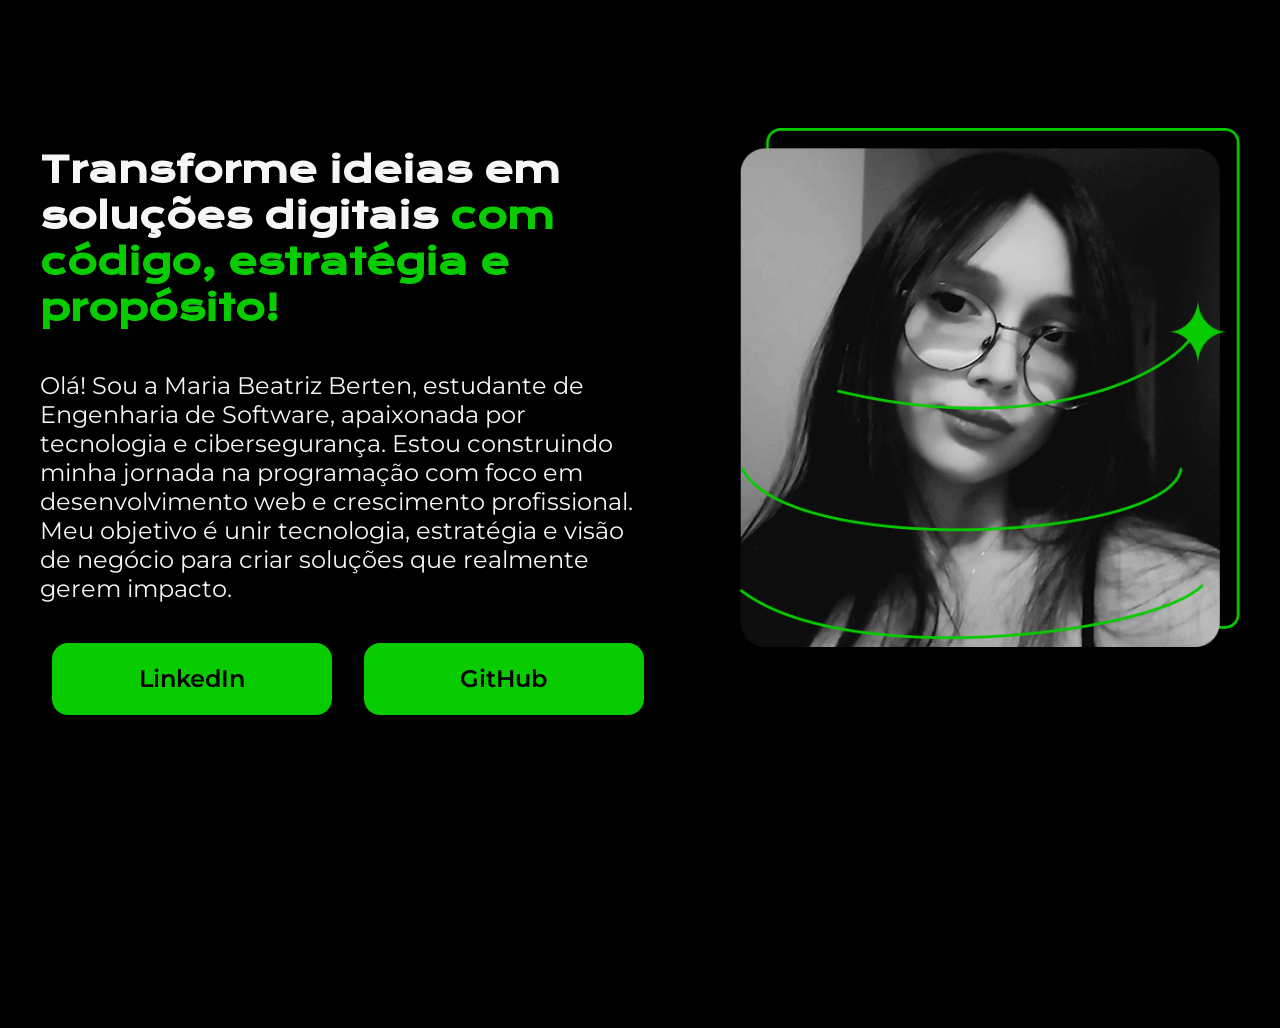
==== index.html @ 02b3c63c "Primeiro commit" ====
<!doctype html>
<html lang="pt-BR">
  <head>
    <meta charset="UTF-8" />
    <meta name="viewport" content="width=device-width, initial-scale=1.0" />
    <title>Portifólio</title>
    <link rel="stylesheet" href="style.css" />
  </head>
  <body>
    <header></header>
    <main class="apresentacao">
      <section class="apresentacao__conteudo">
        <h1 class="apresentacao__conteudo__titulo">
          Transforme ideias em soluções digitais
          <strong class="titulo-destaque"
            >com código, estratégia e propósito!</strong
          >
        </h1>
        <p class="apresentacao__conteudo__texto">
          Olá! Sou a Maria Beatriz Berten, estudante de Engenharia de Software,
          apaixonada por tecnologia e cibersegurança. Estou construindo minha
          jornada na programação com foco em desenvolvimento web e crescimento
          profissional. Meu objetivo é unir tecnologia, estratégia e visão de
          negócio para criar soluções que realmente gerem impacto.
        </p>
        <div class="apresentacao__links">
          <a
            class="apresentacao__links__link"
            href="https://www.linkedin.com/in/maria-beatriz-berten-de-moraes-a503322a1/"
            >LinkedIn</a
          >
          <a
            class="apresentacao__links__link"
            href="https://github.com/MaBeatrizBerten"
            >GitHub</a
          >
        </div>
      </section>
      <img src="img/Imagem.png" class="apresentacao__imagem" alt="Minha Foto" />
    </main>
    <footer></footer>
  </body>
</html>
---- style.css ----
@import url("https://fonts.googleapis.com/css2?family=Krona+One&family=Montserrat:ital,wght@0,100..900;1,100..900&display=swap");

* {
  margin: 0;
  padding: 0;
}

body {
  height: 100vh;
  box-sizing: border-box;
  background-color: black;
  color: #f6f6f6;
}

.titulo-destaque {
  color: #08cb00;
}

/* tag pai */
.apresentacao {
  margin: 10% auto;
  display: flex;
  align-items: center;
  justify-content: space-between;
  gap: 60px;
  max-width: 1200px;
}

.apresentacao__conteudo {
  width: 615px;
  height: 482px;
  display: flex;
  flex-direction: column;
  gap: 40px;
}

.apresentacao__conteudo__titulo {
  font-size: 36px;
  font-family: "Krona One", sans-serif;
}

.apresentacao__conteudo__texto {
  font-size: 24px;
  font-family: "Montserrat", sans-serif;
  font-weight: 400;
}

.apresentacao__links {
  display: flex;
  justify-content: center;
  gap: 32px;
}

.apresentacao__links__link {
  background-color: #08cb00;
  width: 280px;
  text-align: center;
  border-radius: 16px;
  font-size: 24px;
  padding: 21.5px 0;
  text-decoration: none;
  color: black;
  font-family: "Montserrat", sans-serif;
  font-weight: 600;
}

.apresentacao__imagem {
  width: 500px;
  max-width: 100%;
  height: auto;
}

@media (max-width: 768px) {
  body {
    display: flex;
    justify-content: center;
  }

  .apresentacao {
    flex-direction: column-reverse;
    align-items: center;
    justify-content: center;
    margin: 0;
    width: 90%;
    gap: 40px;
  }

  .apresentacao__conteudo {
    width: 100%;
    height: auto;
    text-align: center;
  }

  .apresentacao__conteudo__titulo {
    font-size: 28px;
  }

  .apresentacao__conteudo__texto {
    font-size: 18px;
  }

  .apresentacao__links {
    flex-direction: column;
    gap: 20px;
  }

  .apresentacao__links__link {
    width: 100%;
  }

  .apresentacao__imagem {
    width: 80%;
    max-width: 300px;
  }
}
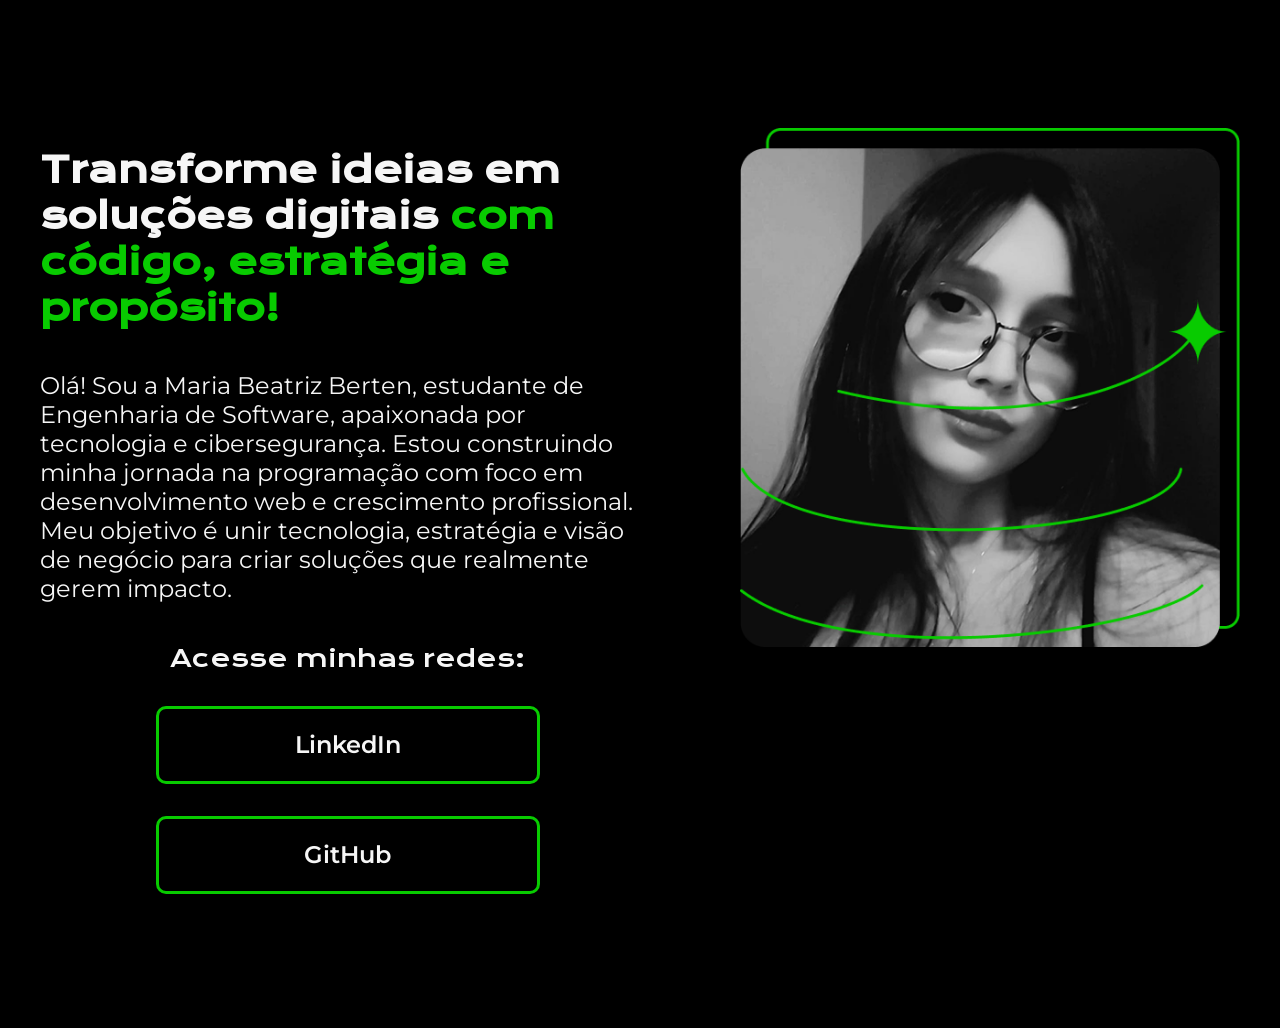
==== commit c6a28127: "Atualização de Links" ====
--- a/index.html
+++ b/index.html
@@ -24,6 +24,7 @@
           negócio para criar soluções que realmente gerem impacto.
         </p>
         <div class="apresentacao__links">
+          <h2 class="apresentacao__links__subtitulo">Acesse minhas redes:</h2>
           <a
             class="apresentacao__links__link"
             href="https://www.linkedin.com/in/maria-beatriz-berten-de-moraes-a503322a1/"
--- a/style.css
+++ b/style.css
@@ -47,19 +47,28 @@
 
 .apresentacao__links {
   display: flex;
-  justify-content: center;
+  flex-direction: column;
+  justify-content: space-between;
+  align-items: center;
   gap: 32px;
 }
 
+.apresentacao__links__subtitulo {
+  font-family: "krona one", sans-serif;
+  font-weight: 400;
+  font-size: 24px;
+}
+
 .apresentacao__links__link {
-  background-color: #08cb00;
-  width: 280px;
+  /* background-color: #08cb00; */
+  width: 378px;
   text-align: center;
-  border-radius: 16px;
+  border-radius: 10px;
   font-size: 24px;
   padding: 21.5px 0;
   text-decoration: none;
-  color: black;
+  color: #f6f6f6;
+  border: 3px solid #08cb00;
   font-family: "Montserrat", sans-serif;
   font-weight: 600;
 }
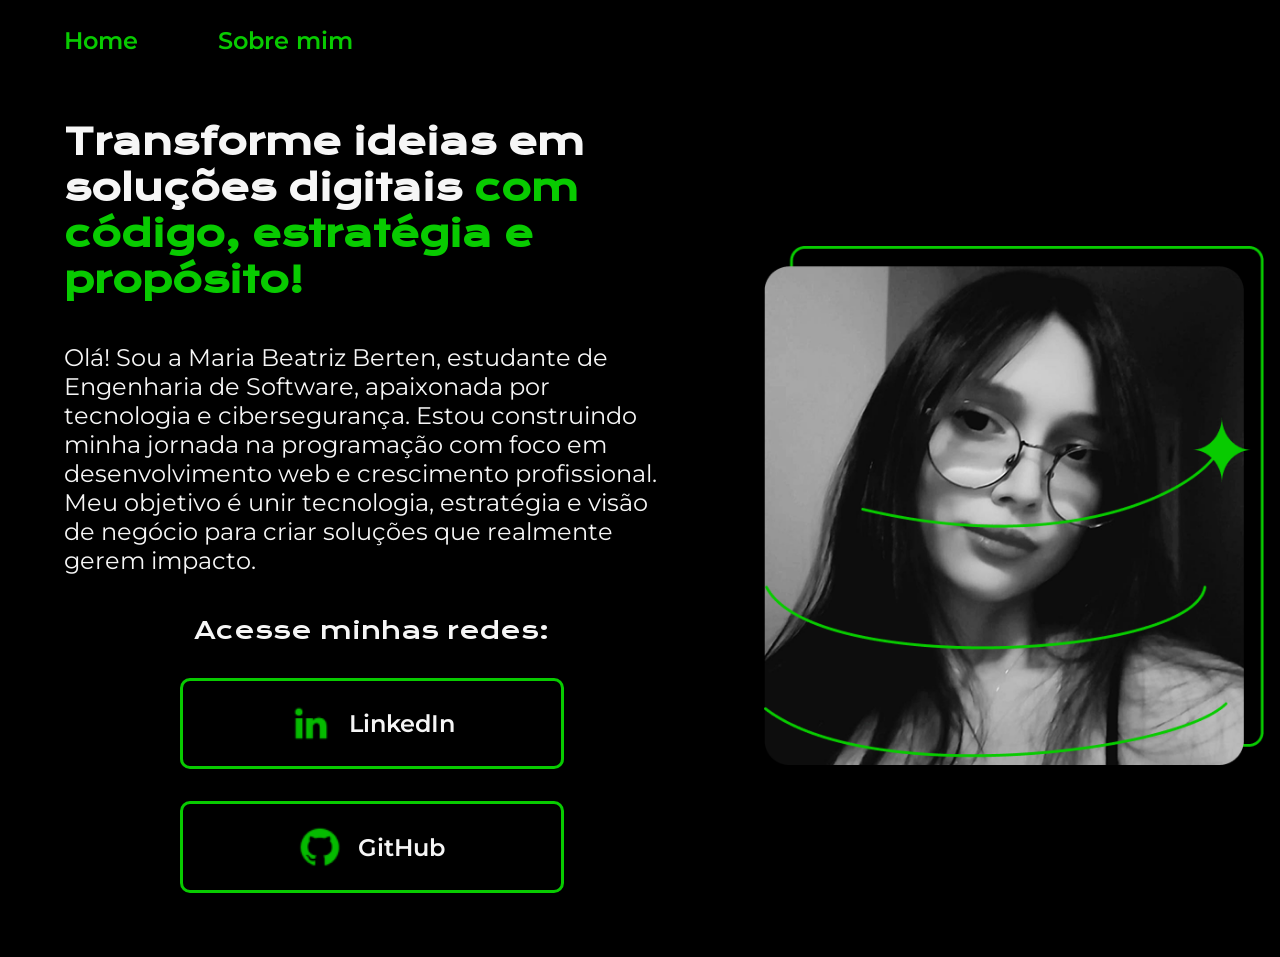
==== commit 5a917b58: "atualização do portifólio" ====
--- a/index.html
+++ b/index.html
@@ -4,10 +4,15 @@
     <meta charset="UTF-8" />
     <meta name="viewport" content="width=device-width, initial-scale=1.0" />
     <title>Portifólio</title>
-    <link rel="stylesheet" href="style.css" />
+    <link rel="stylesheet" href="./styles/style.css" />
   </head>
   <body>
-    <header></header>
+    <header class="cabecalho">
+      <nav class="cabecalho__menu">
+        <a class="cabecalho__menu__link" href="index.html">Home</a>
+        <a class="cabecalho__menu__link" href="about.html">Sobre mim</a>
+      </nav>
+    </header>
     <main class="apresentacao">
       <section class="apresentacao__conteudo">
         <h1 class="apresentacao__conteudo__titulo">
@@ -28,17 +33,21 @@
           <a
             class="apresentacao__links__link"
             href="https://www.linkedin.com/in/maria-beatriz-berten-de-moraes-a503322a1/"
-            >LinkedIn</a
+          >
+            <img
+              src="img/linkedin.png"
+              class="icon-verde"
+              width="44"
+            />LinkedIn</a
           >
           <a
             class="apresentacao__links__link"
             href="https://github.com/MaBeatrizBerten"
-            >GitHub</a
+            ><img src="img/github.png" class="icon-verde" width="44" />GitHub</a
           >
         </div>
       </section>
       <img src="img/Imagem.png" class="apresentacao__imagem" alt="Minha Foto" />
     </main>
-    <footer></footer>
   </body>
 </html>
--- a/styles/style.css
+++ b/styles/style.css
@@ -0,0 +1,119 @@
+@import url("https://fonts.googleapis.com/css2?family=Krona+One&family=Montserrat:ital,wght@0,100..900;1,100..900&display=swap");
+
+* {
+  margin: 0;
+  padding: 0;
+}
+
+body {
+  flex-direction: column;
+  display: flex;
+  box-sizing: border-box;
+  background-color: black;
+  color: #f6f6f6;
+}
+
+.cabecalho {
+  padding: 2% 0 0 5%;
+}
+
+.cabecalho__menu {
+  display: flex;
+  gap: 80px;
+}
+
+.cabecalho__menu__link {
+  font-family: "Montserrat", sans-serif;
+  font-size: 24px;
+  font-weight: 600;
+  color: #08cb00;
+  text-decoration: none;
+}
+
+/* tag pai */
+.apresentacao {
+  padding: 5% 5%;
+  flex: 1;
+  display: flex;
+  align-items: center;
+  justify-content: space-between;
+  gap: 60px;
+  max-width: 1200px;
+  width: 100%;
+}
+
+.apresentacao__conteudo {
+  width: 615px;
+  height: auto;
+  display: flex;
+  flex-direction: column;
+  gap: 40px;
+}
+
+.apresentacao__conteudo__titulo {
+  font-size: 36px;
+  font-family: "Krona One", sans-serif;
+}
+
+.titulo-destaque {
+  color: #08cb00;
+}
+
+.apresentacao__conteudo__texto {
+  font-size: 24px;
+  font-family: "Montserrat", sans-serif;
+  font-weight: 400;
+}
+
+.apresentacao__conteudo__texto a {
+  text-decoration: none;
+  color: #22d4fd;
+}
+
+.apresentacao__links {
+  display: flex;
+  flex-direction: column;
+  justify-content: space-between;
+  align-items: center;
+  gap: 32px;
+}
+
+.apresentacao__links__subtitulo {
+  font-family: "krona one", sans-serif;
+  font-weight: 400;
+  font-size: 24px;
+}
+
+.apresentacao__links__link {
+  /* background-color: #08cb00; */
+  display: flex;
+  align-items: center;
+  justify-content: center;
+  gap: 16px;
+  width: 378px;
+  text-align: center;
+  border-radius: 10px;
+  font-size: 24px;
+  padding: 21.5px 0;
+  text-decoration: none;
+  color: #f6f6f6;
+  border: 3px solid #08cb00;
+  font-family: "Montserrat", sans-serif;
+  font-weight: 600;
+}
+.apresentacao__links__link:hover {
+  background-color: #272727;
+  padding: 3%;
+}
+
+.apresentacao__imagem {
+  width: 500px;
+  max-width: 100%;
+  height: auto;
+}
+
+.icon-verde {
+  /* Este filtro transforma cores frias/azuis em um verde próximo ao #08cb00 */
+  filter: invert(48%) sepia(96%) saturate(3000%) hue-rotate(85deg)
+    brightness(100%) contrast(105%);
+}
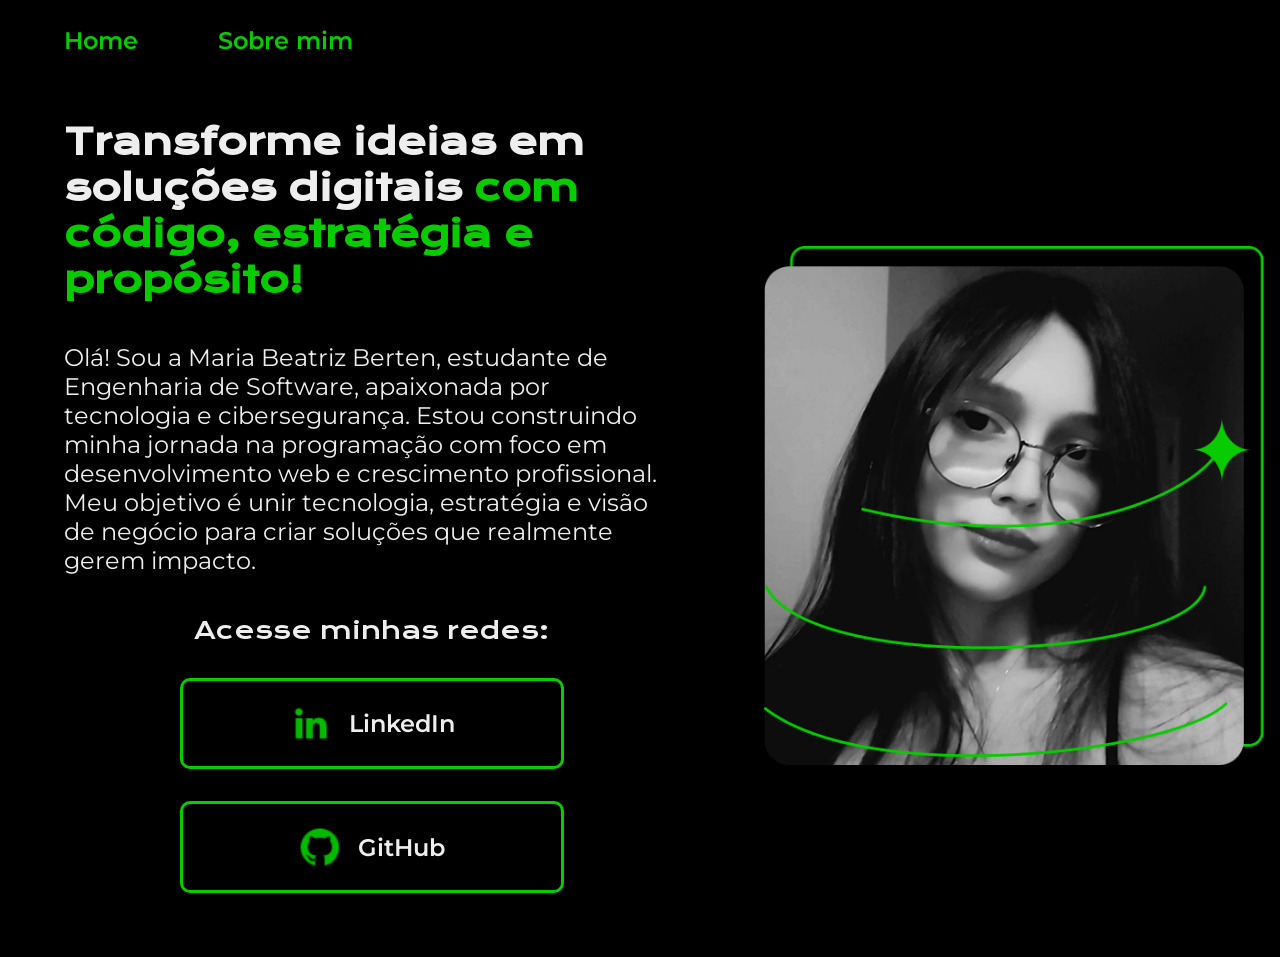
==== commit df634e51: "Inclusão de informações no about e inclusão de variáveis em css" ====
--- a/index.html
+++ b/index.html
@@ -47,7 +47,11 @@
           >
         </div>
       </section>
-      <img src="img/Imagem.png" class="apresentacao__imagem" alt="Minha Foto" />
+      <img
+        src="img/Imagem.png"
+        class="apresentacao__imagem"
+        alt="Foto da Maria Beatriz"
+      />
     </main>
   </body>
 </html>
--- a/styles/style.css
+++ b/styles/style.css
@@ -1,4 +1,16 @@
 @import url("https://fonts.googleapis.com/css2?family=Krona+One&family=Montserrat:ital,wght@0,100..900;1,100..900&display=swap");
+
+:root {
+  /* variáveis das cores */
+  --cor-primaria: black;
+  --cor-segundaria: #eeeeee;
+  --cor-terciaria: #08cb00;
+  --cor-hover: #253900;
+
+  /* variáveis das fonts */
+  --fonte-primaria: "Krona One", sans-serif;
+  --fonte-secundaria: "Montserrat", sans-serif;
+}
 
 * {
   margin: 0;
@@ -9,8 +21,8 @@
   flex-direction: column;
   display: flex;
   box-sizing: border-box;
-  background-color: black;
-  color: #f6f6f6;
+  background-color: var(--cor-primaria);
+  color: var(--cor-segundaria);
 }
 
 .cabecalho {
@@ -23,14 +35,13 @@
 }
 
 .cabecalho__menu__link {
-  font-family: "Montserrat", sans-serif;
+  font-family: var(--fonte-secundaria);
   font-size: 24px;
   font-weight: 600;
-  color: #08cb00;
+  color: var(--cor-terciaria);
   text-decoration: none;
 }
 
-/* tag pai */
 .apresentacao {
   padding: 5% 5%;
   flex: 1;
@@ -52,22 +63,22 @@
 
 .apresentacao__conteudo__titulo {
   font-size: 36px;
-  font-family: "Krona One", sans-serif;
+  font-family: var(--fonte-primaria);
 }
 
 .titulo-destaque {
-  color: #08cb00;
+  color: var(--cor-terciaria);
 }
 
 .apresentacao__conteudo__texto {
   font-size: 24px;
-  font-family: "Montserrat", sans-serif;
+  font-family: var(--fonte-secundaria);
   font-weight: 400;
 }
 
 .apresentacao__conteudo__texto a {
   text-decoration: none;
-  color: #22d4fd;
+  color: var(--cor-terciaria);
 }
 
 .apresentacao__links {
@@ -79,13 +90,12 @@
 }
 
 .apresentacao__links__subtitulo {
-  font-family: "krona one", sans-serif;
+  font-family: var(--fonte-primaria);
   font-weight: 400;
   font-size: 24px;
 }
 
 .apresentacao__links__link {
-  /* background-color: #08cb00; */
   display: flex;
   align-items: center;
   justify-content: center;
@@ -96,13 +106,13 @@
   font-size: 24px;
   padding: 21.5px 0;
   text-decoration: none;
-  color: #f6f6f6;
-  border: 3px solid #08cb00;
-  font-family: "Montserrat", sans-serif;
+  color: var(--cor-segundaria);
+  border: 3px solid var(--cor-terciaria);
+  font-family: var(--fonte-secundaria);
   font-weight: 600;
 }
 .apresentacao__links__link:hover {
-  background-color: #272727;
+  background-color: var(--cor-hover);
   padding: 3%;
 }
 
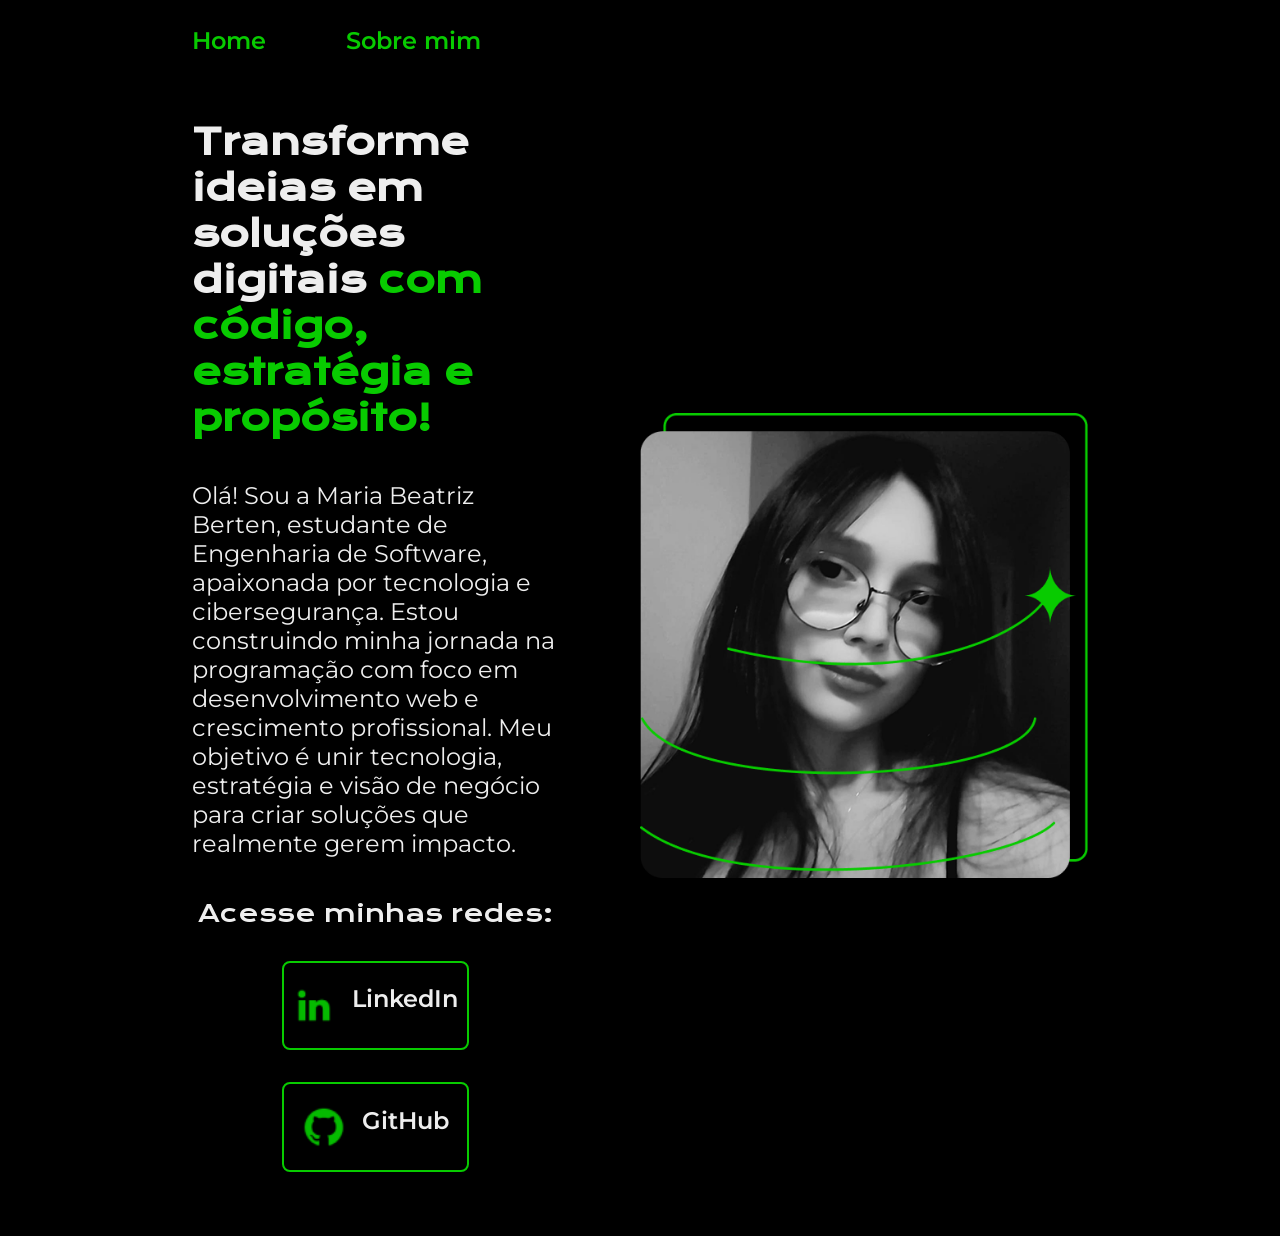
==== commit 8db935fb: "Acrescentando Responsividad" ====
--- a/index.html
+++ b/index.html
@@ -4,6 +4,10 @@
     <meta charset="UTF-8" />
     <meta name="viewport" content="width=device-width, initial-scale=1.0" />
     <title>Portifólio</title>
+    <meta
+      name="description"
+      content="Portfólio de Maria Beatriz Berten, estudante de Engenharia de Software com foco em desenvolvimento web e cibersegurança."
+    />
     <link rel="stylesheet" href="./styles/style.css" />
   </head>
   <body>
@@ -31,19 +35,29 @@
         <div class="apresentacao__links">
           <h2 class="apresentacao__links__subtitulo">Acesse minhas redes:</h2>
           <a
-            class="apresentacao__links__link"
+            class="apresentacao__links__navegacao"
             href="https://www.linkedin.com/in/maria-beatriz-berten-de-moraes-a503322a1/"
+            target="_blank"
+            rel="noopener noreferrer"
           >
             <img
               src="img/linkedin.png"
               class="icon-verde"
               width="44"
+              alt="LinkedIn"
             />LinkedIn</a
           >
           <a
-            class="apresentacao__links__link"
+            class="apresentacao__links__navegacao"
             href="https://github.com/MaBeatrizBerten"
-            ><img src="img/github.png" class="icon-verde" width="44" />GitHub</a
+            target="_blank"
+            rel="noopener noreferrer"
+            ><img
+              src="img/github.png"
+              class="icon-verde"
+              width="44"
+              alt="GitHub"
+            />GitHub</a
           >
         </div>
       </section>
--- a/styles/style.css
+++ b/styles/style.css
@@ -3,7 +3,7 @@
 :root {
   /* variáveis das cores */
   --cor-primaria: black;
-  --cor-segundaria: #eeeeee;
+  --cor-secundaria: #eeeeee;
   --cor-terciaria: #08cb00;
   --cor-hover: #253900;
 
@@ -18,51 +18,42 @@
 }
 
 body {
-  flex-direction: column;
-  display: flex;
   box-sizing: border-box;
   background-color: var(--cor-primaria);
-  color: var(--cor-segundaria);
+  color: var(--cor-secundaria);
 }
 
 .cabecalho {
-  padding: 2% 0 0 5%;
+  padding: 2% 0% 0% 15%;
 }
-
 .cabecalho__menu {
   display: flex;
   gap: 80px;
 }
-
 .cabecalho__menu__link {
   font-family: var(--fonte-secundaria);
-  font-size: 24px;
+  font-size: 1.5rem;
   font-weight: 600;
   color: var(--cor-terciaria);
   text-decoration: none;
 }
 
 .apresentacao {
-  padding: 5% 5%;
-  flex: 1;
+  padding: 5% 15%;
   display: flex;
   align-items: center;
   justify-content: space-between;
-  gap: 60px;
-  max-width: 1200px;
-  width: 100%;
+  gap: 82px;
 }
-
 .apresentacao__conteudo {
-  width: 615px;
-  height: auto;
+  width: 50%;
   display: flex;
   flex-direction: column;
   gap: 40px;
 }
 
 .apresentacao__conteudo__titulo {
-  font-size: 36px;
+  font-size: 2.25rem;
   font-family: var(--fonte-primaria);
 }
 
@@ -71,14 +62,8 @@
 }
 
 .apresentacao__conteudo__texto {
-  font-size: 24px;
+  font-size: 1.5rem;
   font-family: var(--fonte-secundaria);
-  font-weight: 400;
-}
-
-.apresentacao__conteudo__texto a {
-  text-decoration: none;
-  color: var(--cor-terciaria);
 }
 
 .apresentacao__links {
@@ -88,38 +73,32 @@
   align-items: center;
   gap: 32px;
 }
-
 .apresentacao__links__subtitulo {
   font-family: var(--fonte-primaria);
   font-weight: 400;
-  font-size: 24px;
+  font-size: 1.5rem;
 }
-
-.apresentacao__links__link {
+.apresentacao__links__navegacao {
   display: flex;
-  align-items: center;
   justify-content: center;
   gap: 16px;
-  width: 378px;
+  border: 2px solid var(--cor-terciaria);
+  width: 50%;
   text-align: center;
-  border-radius: 10px;
-  font-size: 24px;
+  border-radius: 8px;
+  font-size: 1.5rem;
+  font-weight: 600;
   padding: 21.5px 0;
   text-decoration: none;
-  color: var(--cor-segundaria);
-  border: 3px solid var(--cor-terciaria);
+  color: var(--cor-secundaria);
   font-family: var(--fonte-secundaria);
-  font-weight: 600;
 }
-.apresentacao__links__link:hover {
+.apresentacao__links__navegacao:hover {
   background-color: var(--cor-hover);
-  padding: 3%;
 }
 
 .apresentacao__imagem {
-  width: 500px;
-  max-width: 100%;
-  height: auto;
+  width: 50%;
 }
 
 .icon-verde {
@@ -127,3 +106,19 @@
   filter: invert(48%) sepia(96%) saturate(3000%) hue-rotate(85deg)
     brightness(100%) contrast(105%);
 }
+
+@media (max-width: 1200px) {
+  .cabecalho {
+    padding: 10%;
+  }
+  .cabecalho__menu {
+    justify-content: center;
+  }
+  .apresentacao {
+    flex-direction: column-reverse;
+    padding: 5%;
+  }
+  .apresentacao__conteudo {
+    width: auto;
+  }
+}
